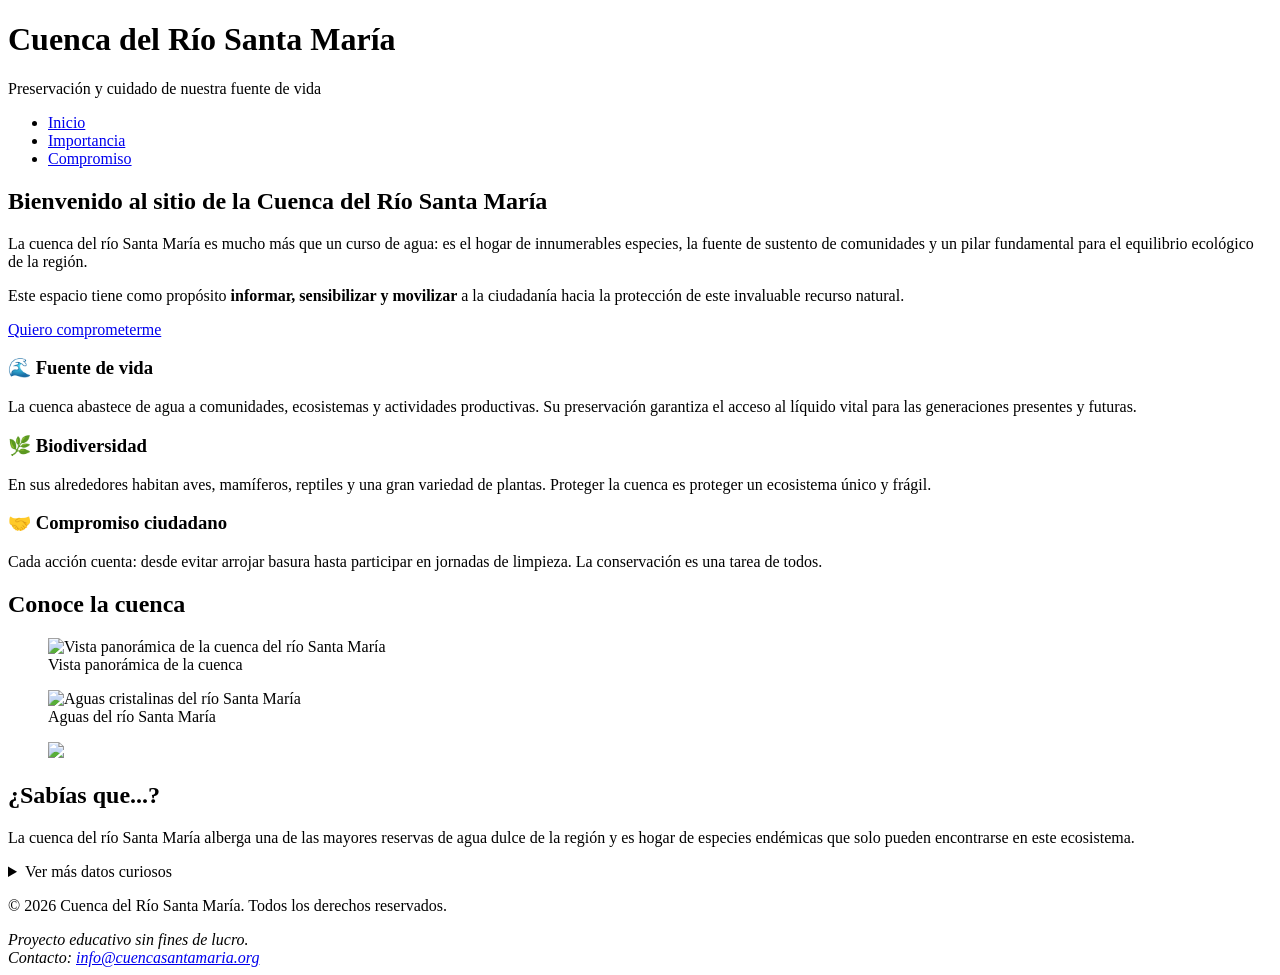
==== index.html @ 09c91ca5 "Add files via upload" ====
<!DOCTYPE html>
<html lang="es">

<head>
    <meta charset="UTF-8">
    <meta name="viewport" content="width=device-width, initial-scale=1.0">
    <meta name="description"
        content="Sitio web dedicado a la preservación y cuidado de la cuenca del río Santa María, fuente de vida y desarrollo.">
    <meta name="author" content="Tu Nombre">
    <link rel="icon" href="img/icono.png" type="image/png">
    <link rel="stylesheet" href="css/estilos.css">
    <title>Cuenca del Río Santa María | Inicio</title>
</head>

<body>
    <header class="encabezado">
        <div class="contenedor">
            <h1>Cuenca del Río Santa María</h1>
            <p class="subtitulo">Preservación y cuidado de nuestra fuente de vida</p>
        </div>
        <nav class="navegacion" aria-label="Navegación principal">
            <ul>
                <li><a href="index.html" class="activo">Inicio</a></li>
                <li><a href="importancia.html">Importancia</a></li>
                <li><a href="compromiso.html">Compromiso</a></li>
            </ul>
        </nav>
    </header>

    <main>
        <section class="hero">
            <div class="contenedor">
                <h2>Bienvenido al sitio de la Cuenca del Río Santa María</h2>
                <p>
                    La cuenca del río Santa María es mucho más que un curso de agua:
                    es el hogar de innumerables especies, la fuente de sustento de comunidades
                    y un pilar fundamental para el equilibrio ecológico de la región.
                </p>
                <p>
                    Este espacio tiene como propósito <strong>informar, sensibilizar y movilizar</strong>
                    a la ciudadanía hacia la protección de este invaluable recurso natural.
                </p>
                <a href="compromiso.html" class="boton">Quiero comprometerme</a>
            </div>
        </section>

        <section class="tarjetas">
            <div class="contenedor grid-tarjetas">
                <article class="tarjeta">
                    <h3>🌊 Fuente de vida</h3>
                    <p>
                        La cuenca abastece de agua a comunidades, ecosistemas y actividades
                        productivas. Su preservación garantiza el acceso al líquido vital
                        para las generaciones presentes y futuras.
                    </p>
                </article>
                <article class="tarjeta">
                    <h3>🌿 Biodiversidad</h3>
                    <p>
                        En sus alrededores habitan aves, mamíferos, reptiles y una gran
                        variedad de plantas. Proteger la cuenca es proteger un ecosistema
                        único y frágil.
                    </p>
                </article>
                <article class="tarjeta">
                    <h3>🤝 Compromiso ciudadano</h3>
                    <p>
                        Cada acción cuenta: desde evitar arrojar basura hasta participar
                        en jornadas de limpieza. La conservación es una tarea de todos.
                    </p>
                </article>
            </div>
        </section>

        <section class="galeria">
            <div class="contenedor">
                <h2>Conoce la cuenca</h2>
                <div class="grid-galeria">
                    <figure>
                        <img src="img/cuenca.jpeg" alt="Vista panorámica de la cuenca del río Santa María">
                        <figcaption>Vista panorámica de la cuenca</figcaption>
                    </figure>
                    <figure>
                        <img src="img/rio.jpg" alt="Aguas cristalinas del río Santa María">
                        <figcaption>Aguas del río Santa María</figcaption>
                    </figure>
                    <figure>
                        <img src="img/rio.jpeg">
                    </figure>

                </div>
            </div>
        </section>

        <aside class="dato-curioso">
            <div class="contenedor">
                <h2>¿Sabías que...?</h2>
                <p>
                    La cuenca del río Santa María alberga una de las mayores reservas
                    de agua dulce de la región y es hogar de especies endémicas que
                    solo pueden encontrarse en este ecosistema.
                </p>
                <details>
                    <summary>Ver más datos curiosos</summary>
                    <ul>
                        <li>El río Santa María recorre más de 100 kilómetros.</li>
                        <li>Su cuenca abarca territorios de varias provincias.</li>
                        <li>Es fuente de agua para más de 50 comunidades.</li>
                    </ul>
                </details>
            </div>
        </aside>
    </main>

    <footer class="pie">
        <div class="contenedor">
            <p>&copy; 2026 Cuenca del Río Santa María. Todos los derechos reservados.</p>
            <address>
                Proyecto educativo sin fines de lucro.<br>
                Contacto: <a href="mailto:info@cuencasantamaria.org">info@cuencasantamaria.org</a>
            </address>
        </div>
    </footer>
</body>

</html>
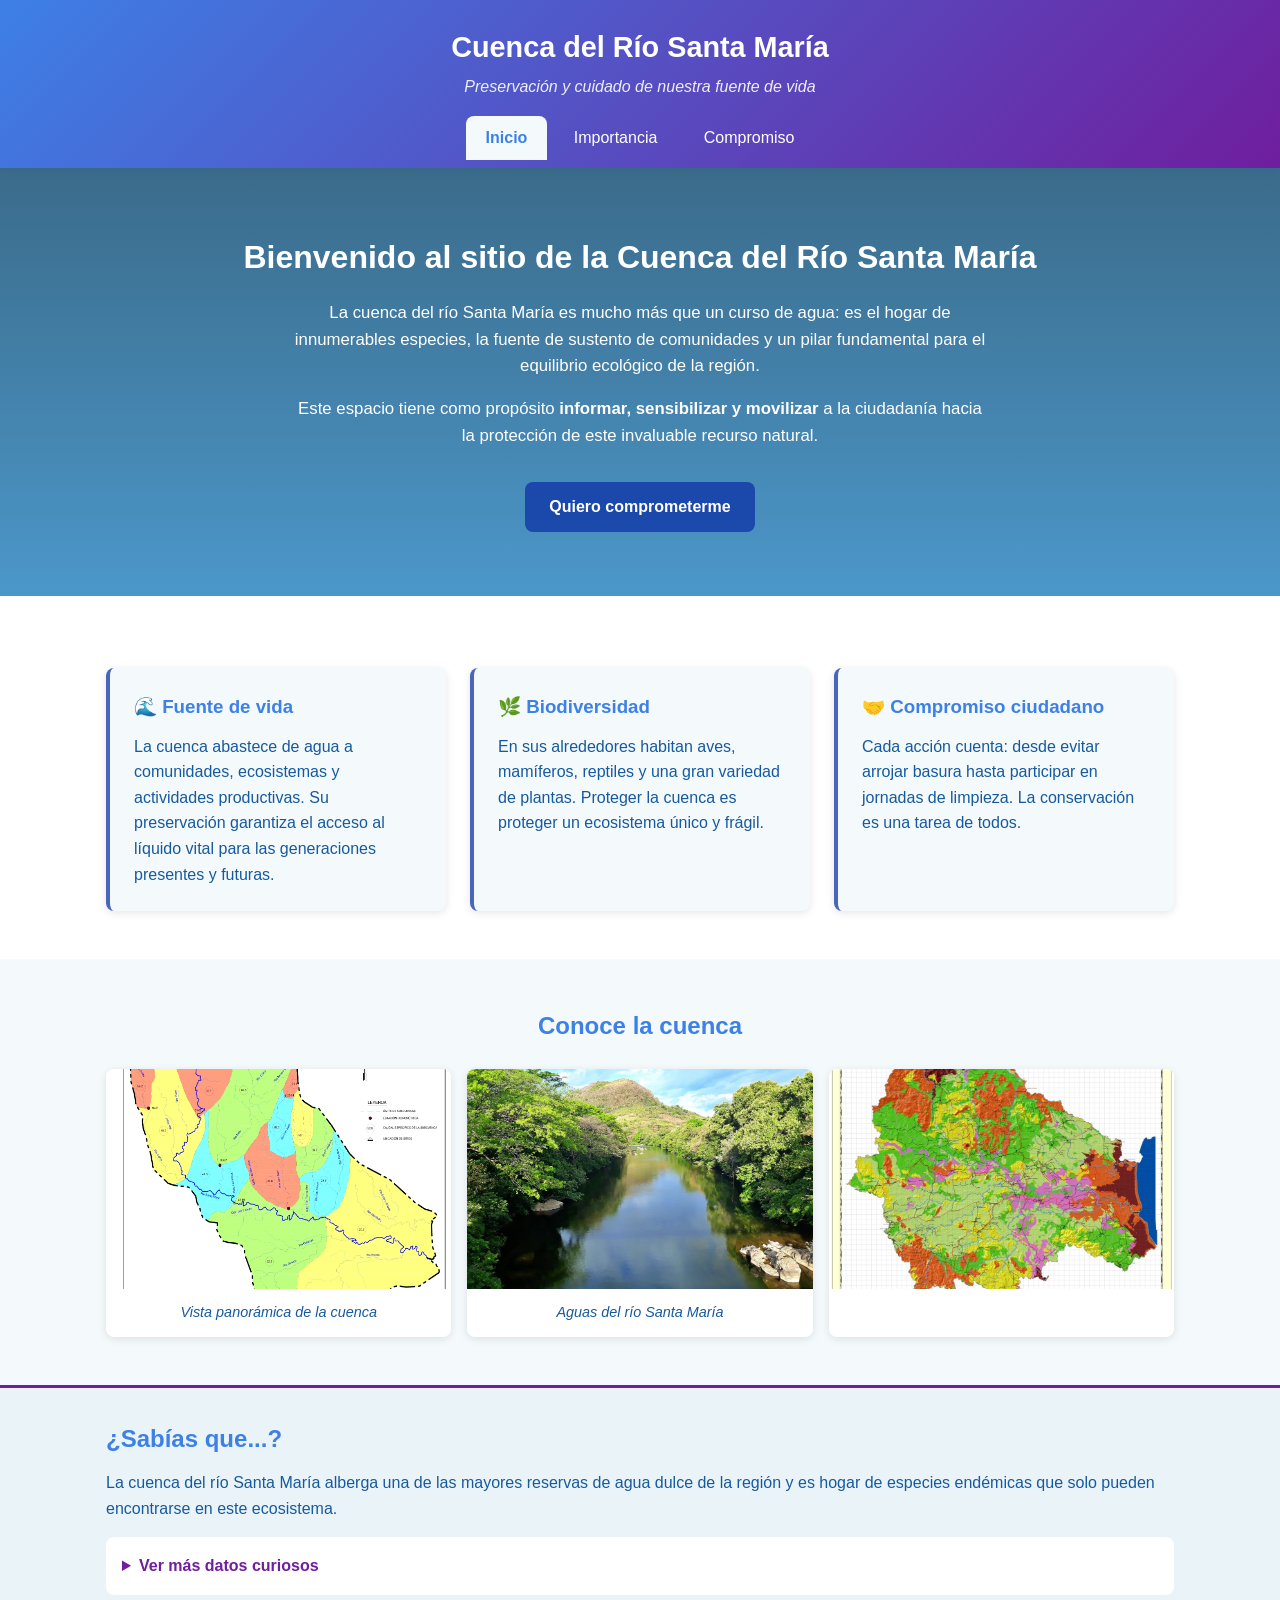
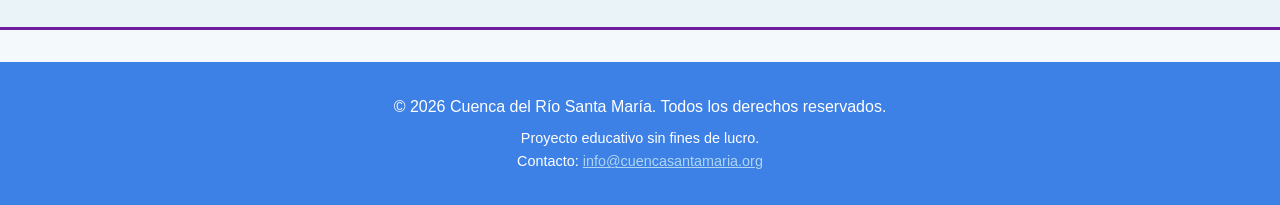
==== commit 2c026945: "Fix image paths and update viewport meta tag" ====
--- a/index.html
+++ b/index.html
@@ -3,12 +3,12 @@
 
 <head>
     <meta charset="UTF-8">
-    <meta name="viewport" content="width=device-width, initial-scale=1.0">
+    <meta name="viewport">
     <meta name="description"
         content="Sitio web dedicado a la preservación y cuidado de la cuenca del río Santa María, fuente de vida y desarrollo.">
     <meta name="author" content="Tu Nombre">
     <link rel="icon" href="img/icono.png" type="image/png">
-    <link rel="stylesheet" href="css/estilos.css">
+    <link rel="stylesheet" href="estilos.css">
     <title>Cuenca del Río Santa María | Inicio</title>
 </head>
 
@@ -77,15 +77,15 @@
                 <h2>Conoce la cuenca</h2>
                 <div class="grid-galeria">
                     <figure>
-                        <img src="img/cuenca.jpeg" alt="Vista panorámica de la cuenca del río Santa María">
+                        <img src="cuenca.jpeg" alt="Vista panorámica de la cuenca del río Santa María">
                         <figcaption>Vista panorámica de la cuenca</figcaption>
                     </figure>
                     <figure>
-                        <img src="img/rio.jpg" alt="Aguas cristalinas del río Santa María">
+                        <img src="rio.jpg" alt="Aguas cristalinas del río Santa María">
                         <figcaption>Aguas del río Santa María</figcaption>
                     </figure>
                     <figure>
-                        <img src="img/rio.jpeg">
+                        <img src="rio.jpeg">
                     </figure>
 
                 </div>
@@ -123,4 +123,4 @@
     </footer>
 </body>
 
-</html>+</html>
--- a/estilos.css
+++ b/estilos.css
@@ -0,0 +1,494 @@
+/* ============================================
+   RESET Y VARIABLES
+   ============================================ */
+* {
+    margin: 0;
+    padding: 0;
+    box-sizing: border-box;
+}
+
+:root {
+    --color-primario: #3d80e6;
+    --color-secundario: #6f1e9e;
+    --color-acento: #0c30a5bb;
+    --color-fondo: #f4f9fc;
+    --color-texto: #165a9e;
+    --color-blanco: #ffffff;
+    --sombra: 0 2px 8px rgba(0, 0, 0, 0.1);
+    --radio: 8px;
+    --transicion: 0.3s ease;
+}
+
+body {
+    font-family: "Segoe UI", Roboto, "Helvetica Neue", Arial, sans-serif;
+    background-color: var(--color-fondo);
+    color: var(--color-texto);
+    line-height: 1.6;
+}
+
+.contenedor {
+    width: 90%;
+    max-width: 1100px;
+    margin: 0 auto;
+    padding: 0 1rem;
+}
+
+/* ============================================
+   ENCABEZADO Y NAVEGACIÓN
+   ============================================ */
+.encabezado {
+    background: linear-gradient(135deg, var(--color-primario), var(--color-secundario));
+    color: var(--color-blanco);
+    padding: 1.5rem 0 0;
+    box-shadow: var(--sombra);
+}
+
+.encabezado h1 {
+    font-size: 1.8rem;
+    text-align: center;
+    margin-bottom: 0.25rem;
+}
+
+.subtitulo {
+    text-align: center;
+    font-style: italic;
+    opacity: 0.9;
+    margin-bottom: 1rem;
+}
+
+.navegacion ul {
+    list-style: none;
+    display: flex;
+    justify-content: center;
+    flex-wrap: wrap;
+    gap: 0.5rem;
+    padding-bottom: 0.5rem;
+}
+
+.navegacion a {
+    display: block;
+    padding: 0.6rem 1.2rem;
+    color: var(--color-blanco);
+    text-decoration: none;
+    border-radius: var(--radio) var(--radio) 0 0;
+    transition: background-color var(--transicion);
+    font-weight: 500;
+}
+
+.navegacion a:hover,
+.navegacion a:focus {
+    background-color: rgba(255, 255, 255, 0.2);
+}
+
+.navegacion a.activo {
+    background-color: var(--color-fondo);
+    color: var(--color-primario);
+    font-weight: 700;
+}
+
+/* ============================================
+   SECCIÓN HERO
+   ============================================ */
+.hero {
+    background: linear-gradient(rgba(26, 82, 118, 0.85), rgba(46, 134, 193, 0.85)),
+        url("../img/cuenca.jpg") center/cover no-repeat;
+    color: var(--color-blanco);
+    padding: 4rem 0;
+    text-align: center;
+}
+
+.hero h2 {
+    font-size: 2rem;
+    margin-bottom: 1rem;
+}
+
+.hero p {
+    max-width: 700px;
+    margin: 0 auto 1rem;
+    font-size: 1.05rem;
+}
+
+.boton {
+    display: inline-block;
+    background-color: var(--color-acento);
+    color: var(--color-blanco);
+    padding: 0.75rem 1.5rem;
+    border: none;
+    border-radius: var(--radio);
+    text-decoration: none;
+    font-weight: 600;
+    cursor: pointer;
+    transition: background-color var(--transicion), transform var(--transicion);
+    margin-top: 1rem;
+}
+
+.boton:hover,
+.boton:focus {
+    background-color: #1e8449;
+    transform: translateY(-2px);
+}
+
+.boton.secundario {
+    background-color: var(--color-secundario);
+}
+
+.boton.secundario:hover,
+.boton.secundario:focus {
+    background-color: var(--color-primario);
+}
+
+/* ============================================
+   TARJETAS CON CSS GRID (TEMA INTEGRADO)
+   ============================================ */
+.tarjetas {
+    padding: 3rem 0;
+    background-color: var(--color-blanco);
+}
+
+.grid-tarjetas {
+    display: grid;
+    grid-template-columns: repeat(auto-fit, minmax(280px, 1fr));
+    gap: 1.5rem;
+    margin-top: 1.5rem;
+}
+
+.tarjeta {
+    background-color: var(--color-fondo);
+    padding: 1.5rem;
+    border-radius: var(--radio);
+    border-left: 4px solid var(--color-acento);
+    box-shadow: var(--sombra);
+    transition: transform var(--transicion);
+}
+
+.tarjeta:hover {
+    transform: translateY(-4px);
+}
+
+.tarjeta h3 {
+    color: var(--color-primario);
+    margin-bottom: 0.75rem;
+}
+
+/* ============================================
+   GALERÍA CON CSS GRID
+   ============================================ */
+.galeria {
+    padding: 3rem 0;
+}
+
+.galeria h2 {
+    text-align: center;
+    color: var(--color-primario);
+    margin-bottom: 1.5rem;
+}
+
+.grid-galeria {
+    display: grid;
+    grid-template-columns: repeat(auto-fit, minmax(250px, 1fr));
+    gap: 1rem;
+}
+
+.grid-galeria figure {
+    background-color: var(--color-blanco);
+    border-radius: var(--radio);
+    overflow: hidden;
+    box-shadow: var(--sombra);
+}
+
+.grid-galeria img {
+    width: 100%;
+    height: 220px;
+    object-fit: cover;
+    display: block;
+}
+
+.grid-galeria figcaption {
+    padding: 0.75rem;
+    text-align: center;
+    font-size: 0.9rem;
+    color: var(--color-texto);
+    font-style: italic;
+}
+
+/* ============================================
+   ASIDE / DATO CURIOSO
+   ============================================ */
+.dato-curioso {
+    background-color: #eaf4f8;
+    padding: 2rem 0;
+    border-top: 3px solid var(--color-secundario);
+    border-bottom: 3px solid var(--color-secundario);
+}
+
+.dato-curioso h2 {
+    color: var(--color-primario);
+    margin-bottom: 0.75rem;
+}
+
+.dato-curioso details {
+    margin-top: 1rem;
+    background-color: var(--color-blanco);
+    padding: 1rem;
+    border-radius: var(--radio);
+}
+
+.dato-curioso summary {
+    cursor: pointer;
+    font-weight: 600;
+    color: var(--color-secundario);
+}
+
+.dato-curioso ul {
+    margin-top: 0.75rem;
+    padding-left: 1.5rem;
+}
+
+/* ============================================
+   CONTENIDO GENERAL
+   ============================================ */
+.contenido {
+    padding: 3rem 0;
+}
+
+.contenido h2 {
+    color: var(--color-primario);
+    margin-bottom: 1rem;
+    border-bottom: 2px solid var(--color-acento);
+    padding-bottom: 0.5rem;
+}
+
+.bloque {
+    background-color: var(--color-blanco);
+    padding: 1.5rem;
+    border-radius: var(--radio);
+    box-shadow: var(--sombra);
+    margin-bottom: 1.5rem;
+}
+
+.bloque h3 {
+    color: var(--color-secundario);
+    margin-bottom: 0.75rem;
+}
+
+.bloque ul {
+    margin-top: 0.75rem;
+    padding-left: 1.5rem;
+}
+
+.bloque li {
+    margin-bottom: 0.35rem;
+}
+
+/* ============================================
+   TABLAS
+   ============================================ */
+table {
+    width: 100%;
+    border-collapse: collapse;
+    margin-top: 1rem;
+    background-color: var(--color-blanco);
+    border-radius: var(--radio);
+    overflow: hidden;
+    box-shadow: var(--sombra);
+}
+
+caption {
+    font-weight: 700;
+    padding: 0.75rem;
+    color: var(--color-primario);
+    text-align: left;
+}
+
+th,
+td {
+    padding: 0.75rem 1rem;
+    text-align: left;
+    border-bottom: 1px solid #ddd;
+}
+
+thead th {
+    background-color: var(--color-primario);
+    color: var(--color-blanco);
+}
+
+tbody tr:nth-child(even) {
+    background-color: #f0f7fb;
+}
+
+tbody tr:hover {
+    background-color: #d6ebf5;
+}
+
+/* ============================================
+   FORMULARIO
+   ============================================ */
+.formulario {
+    background-color: var(--color-blanco);
+    padding: 2rem;
+    border-radius: var(--radio);
+    box-shadow: var(--sombra);
+    margin-top: 1.5rem;
+}
+
+fieldset {
+    border: 1px solid #cde0eb;
+    border-radius: var(--radio);
+    padding: 1.25rem;
+    margin-bottom: 1.5rem;
+}
+
+legend {
+    font-weight: 700;
+    color: var(--color-primario);
+    padding: 0 0.5rem;
+    font-size: 1.05rem;
+}
+
+.campo {
+    margin-bottom: 1rem;
+    display: flex;
+    flex-direction: column;
+}
+
+.campo label {
+    font-weight: 600;
+    margin-bottom: 0.35rem;
+    color: var(--color-texto);
+}
+
+.campo input,
+.campo select,
+.campo textarea {
+    padding: 0.65rem 0.75rem;
+    border: 1px solid #b0c4d4;
+    border-radius: var(--radio);
+    font-size: 1rem;
+    font-family: inherit;
+    transition: border-color var(--transicion), box-shadow var(--transicion);
+}
+
+.campo input:focus,
+.campo select:focus,
+.campo textarea:focus {
+    outline: none;
+    border-color: var(--color-secundario);
+    box-shadow: 0 0 0 3px rgba(46, 134, 193, 0.2);
+}
+
+.campo input:required:invalid:not(:placeholder-shown) {
+    border-color: #e74c3c;
+}
+
+.campo input:required:valid:not(:placeholder-shown) {
+    border-color: var(--color-acento);
+}
+
+.campo.checkbox {
+    flex-direction: row;
+    align-items: center;
+    gap: 0.5rem;
+}
+
+.campo.checkbox input {
+    width: auto;
+}
+
+.campo.checkbox label {
+    margin-bottom: 0;
+    font-weight: 400;
+}
+
+.acciones {
+    display: flex;
+    gap: 1rem;
+    flex-wrap: wrap;
+    margin-top: 1rem;
+}
+
+/* ============================================
+   PIE DE PÁGINA
+   ============================================ */
+.pie {
+    background-color: var(--color-primario);
+    color: var(--color-blanco);
+    padding: 2rem 0;
+    text-align: center;
+    margin-top: 2rem;
+}
+
+.pie a {
+    color: #aed6f1;
+}
+
+.pie address {
+    font-style: normal;
+    margin-top: 0.5rem;
+    font-size: 0.9rem;
+}
+
+/* ============================================
+   DISEÑO ADAPTABLE (RESPONSIVE)
+   ============================================ */
+@media (max-width: 768px) {
+    .encabezado h1 {
+        font-size: 1.4rem;
+    }
+
+    .hero h2 {
+        font-size: 1.5rem;
+    }
+
+    .hero {
+        padding: 2.5rem 0;
+    }
+
+    .navegacion ul {
+        flex-direction: column;
+        align-items: center;
+    }
+
+    .navegacion a {
+        border-radius: var(--radio);
+        width: 100%;
+        text-align: center;
+    }
+
+    .formulario {
+        padding: 1.25rem;
+    }
+
+    .acciones {
+        flex-direction: column;
+    }
+
+    .acciones .boton {
+        width: 100%;
+        text-align: center;
+    }
+
+    table {
+        font-size: 0.85rem;
+    }
+
+    th,
+    td {
+        padding: 0.5rem;
+    }
+}
+
+@media (max-width: 480px) {
+    .contenedor {
+        width: 95%;
+        padding: 0 0.5rem;
+    }
+
+    .encabezado h1 {
+        font-size: 1.2rem;
+    }
+
+    .grid-tarjetas,
+    .grid-galeria {
+        grid-template-columns: 1fr;
+    }
+}
